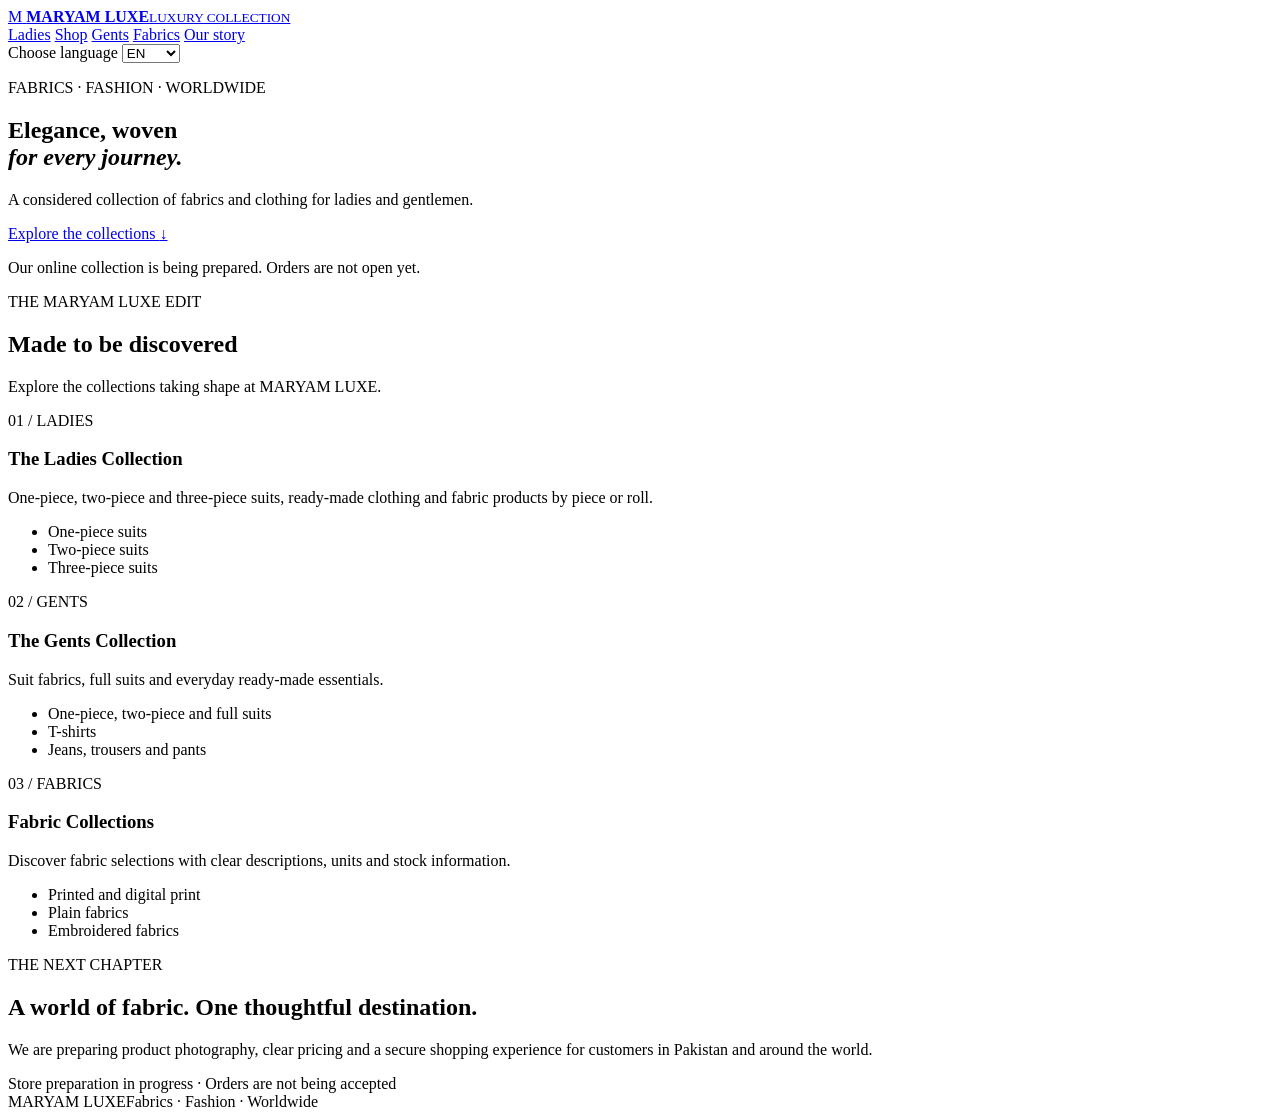
==== index.html @ ea0a1354 "Add MARYAM LUXE public preview website" ====
<!doctype html>
<html lang="en" dir="ltr">
<head>
  <meta charset="utf-8">
  <meta name="viewport" content="width=device-width, initial-scale=1">
  <meta name="theme-color" content="#242321">
  <meta name="description" content="MARYAM LUXE — considered fabrics and clothing for ladies and gentlemen, with worldwide ambitions.">
  <title>MARYAM LUXE | Fabrics · Fashion · Worldwide</title>
  <link rel="preconnect" href="https://fonts.googleapis.com">
  <link rel="stylesheet" href="styles.css">
  <script src="store.js" defer></script>
</head>
<body>
  <header class="site-header">
    <a class="brand" href="#top" aria-label="MARYAM LUXE home">
      <span class="brand-mark">M</span>
      <span class="brand-word"><strong>MARYAM LUXE</strong><small>LUXURY COLLECTION</small></span>
    </a>
    <nav class="main-nav" aria-label="Main navigation">
      <a href="#ladies" data-i18n="navLadies">Ladies</a>
      <a href="shop.html">Shop</a>
      <a href="#gents" data-i18n="navGents">Gents</a>
      <a href="#fabrics" data-i18n="navFabrics">Fabrics</a>
      <a href="#about" data-i18n="navAbout">Our story</a>
    </nav>
    <label class="language-picker">
      <span class="sr-only">Choose language</span>
      <select id="language-select" aria-label="Choose language">
        <option value="en">EN</option><option value="ur">اردو</option><option value="ar">العربية</option>
        <option value="fr">FR</option><option value="de">DE</option><option value="es">ES</option>
      </select>
    </label>
  </header>

  <main id="top">
    <section class="hero">
      <p class="eyebrow" data-i18n="eyebrow">FABRICS · FASHION · WORLDWIDE</p>
      <h1 data-i18n="heroTitle">Elegance, woven<br><em>for every journey.</em></h1>
      <p class="intro" data-i18n="heroIntro">A considered collection of fabrics and clothing for ladies and gentlemen.</p>
      <a class="hero-link" href="#collections" data-i18n="explore">Explore the collections <span aria-hidden="true">↓</span></a>
      <p class="launch-note" data-i18n="launchNote">Our online collection is being prepared. Orders are not open yet.</p>
    </section>

    <section class="collections" id="collections" aria-labelledby="collections-title">
      <div class="section-heading">
        <p class="eyebrow" data-i18n="collectionEyebrow">THE MARYAM LUXE EDIT</p>
        <h2 id="collections-title" data-i18n="collectionTitle">Made to be discovered</h2>
        <p class="section-intro" data-i18n="collectionIntro">Explore the collections taking shape at MARYAM LUXE.</p>
      </div>
      <div class="collection-grid">
        <article class="collection-card" id="ladies">
          <span class="card-index">01 / LADIES</span>
          <h3 data-i18n="ladiesTitle">The Ladies Collection</h3>
          <p data-i18n="ladiesText">One-piece, two-piece and three-piece suits, ready-made clothing and fabric products by piece or roll.</p>
          <ul><li data-i18n="onePiece">One-piece suits</li><li data-i18n="twoPiece">Two-piece suits</li><li data-i18n="threePiece">Three-piece suits</li></ul>
        </article>
        <article class="collection-card" id="gents">
          <span class="card-index">02 / GENTS</span>
          <h3 data-i18n="gentsTitle">The Gents Collection</h3>
          <p data-i18n="gentsText">Suit fabrics, full suits and everyday ready-made essentials.</p>
          <ul><li data-i18n="gentsSuits">One-piece, two-piece and full suits</li><li data-i18n="shirts">T-shirts</li><li data-i18n="denim">Jeans, trousers and pants</li></ul>
        </article>
        <article class="collection-card" id="fabrics">
          <span class="card-index">03 / FABRICS</span>
          <h3 data-i18n="fabricTitle">Fabric Collections</h3>
          <p data-i18n="fabricText">Discover fabric selections with clear descriptions, units and stock information.</p>
          <ul><li data-i18n="printed">Printed and digital print</li><li data-i18n="plain">Plain fabrics</li><li data-i18n="embroidered">Embroidered fabrics</li></ul>
        </article>
      </div>
    </section>

    <section class="coming" id="about">
      <p class="eyebrow" data-i18n="nextChapter">THE NEXT CHAPTER</p>
      <h2 data-i18n="comingTitle">A world of fabric. One thoughtful destination.</h2>
      <p data-i18n="comingText">We are preparing product photography, clear pricing and a secure shopping experience for customers in Pakistan and around the world.</p>
      <div class="status-line"><span class="status-dot"></span><span data-i18n="status">Store preparation in progress · Orders are not being accepted</span></div>
    </section>
  </main>

  <footer><span>MARYAM LUXE</span><span data-i18n="footer">Fabrics · Fashion · Worldwide</span></footer>
</body>
</html>
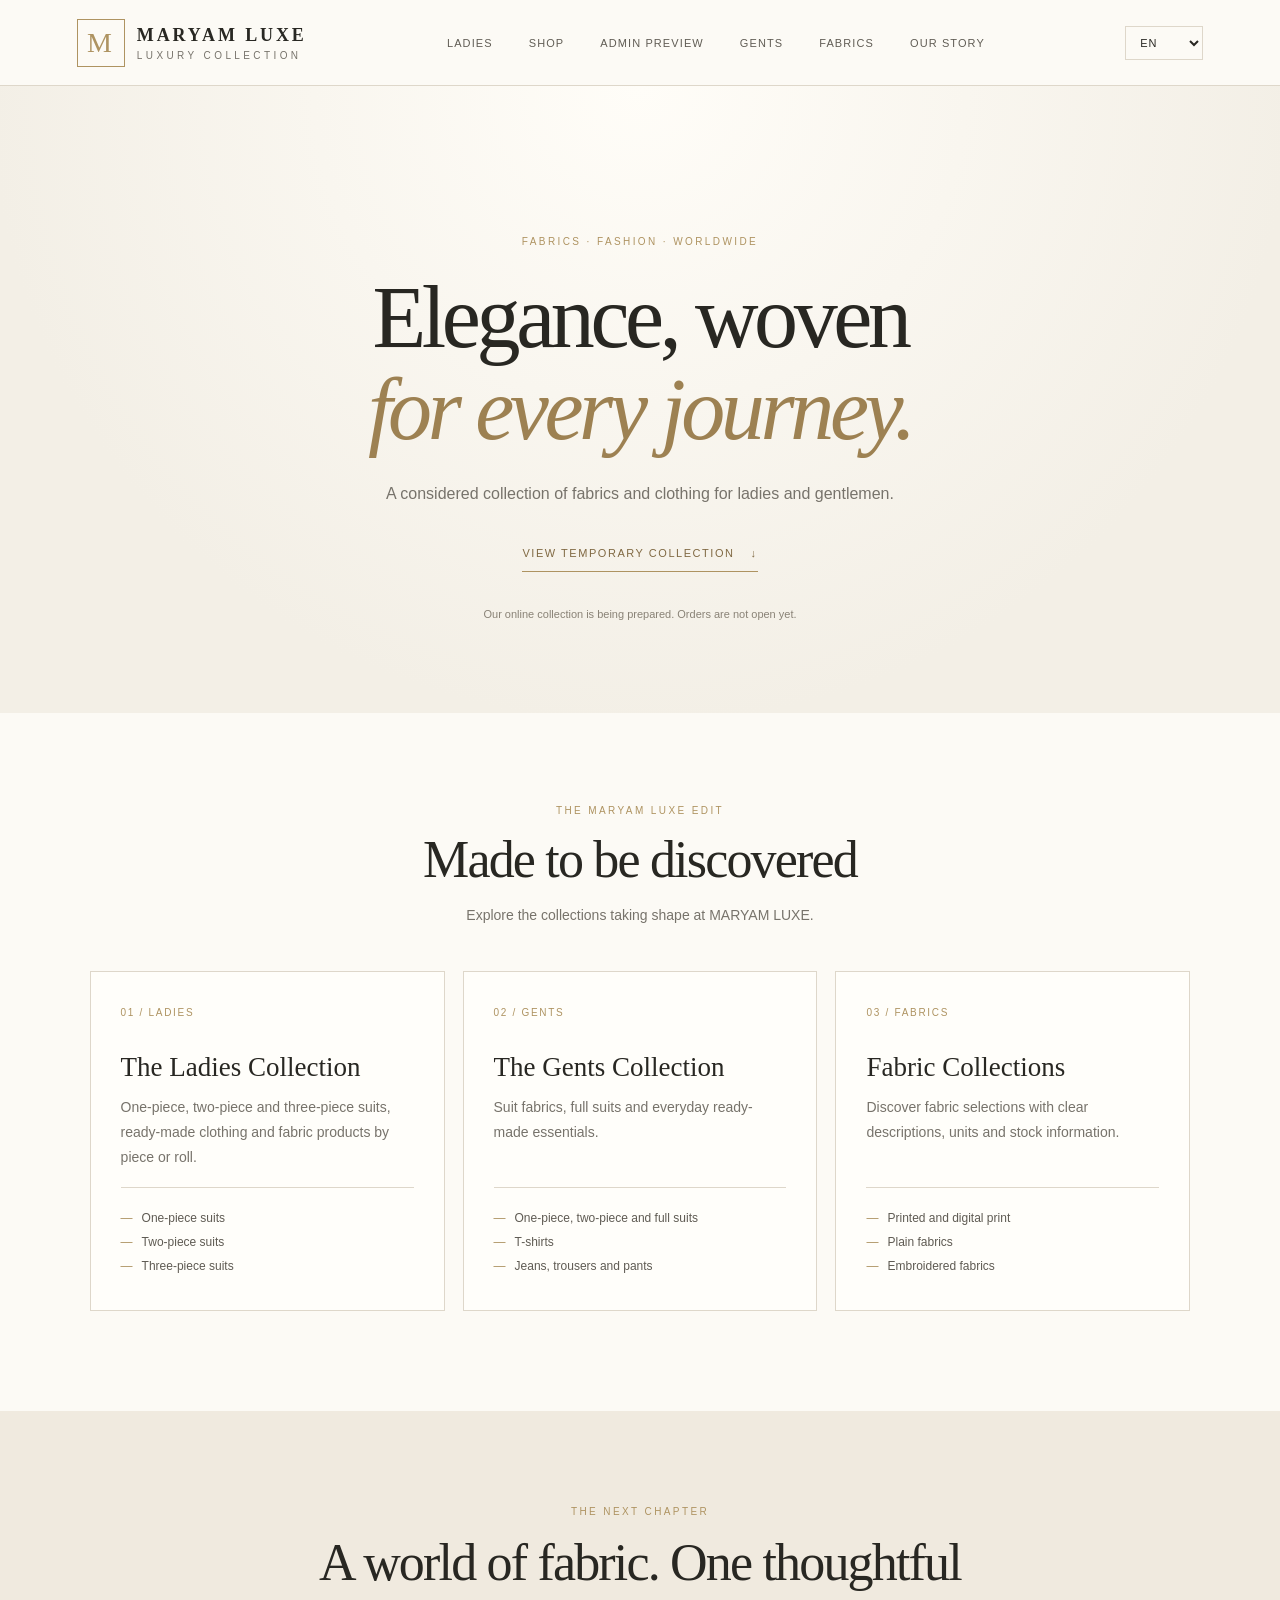
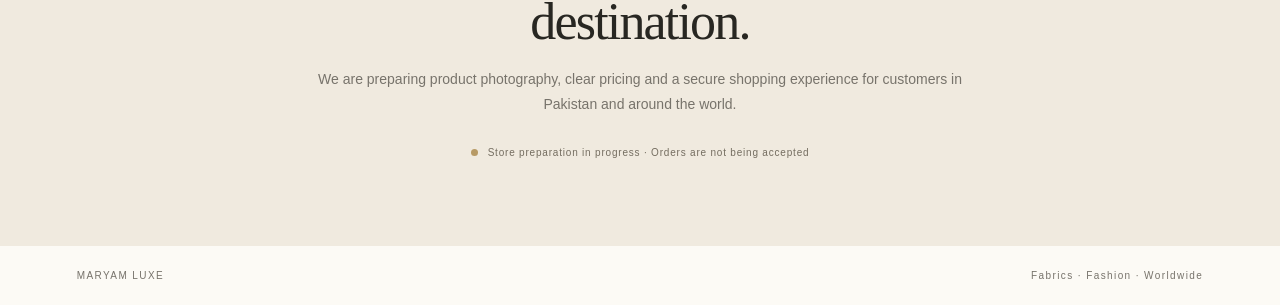
==== commit 27ad4219: "Link temporary collection and admin preview from homepage" ====
--- a/index.html
+++ b/index.html
@@ -18,7 +18,8 @@
     </a>
     <nav class="main-nav" aria-label="Main navigation">
       <a href="#ladies" data-i18n="navLadies">Ladies</a>
-      <a href="shop.html">Shop</a>
+      <a href="shop.html?demo=1">Shop</a>
+      <a href="admin-preview.html">Admin Preview</a>
       <a href="#gents" data-i18n="navGents">Gents</a>
       <a href="#fabrics" data-i18n="navFabrics">Fabrics</a>
       <a href="#about" data-i18n="navAbout">Our story</a>
@@ -37,7 +38,7 @@
       <p class="eyebrow" data-i18n="eyebrow">FABRICS · FASHION · WORLDWIDE</p>
       <h1 data-i18n="heroTitle">Elegance, woven<br><em>for every journey.</em></h1>
       <p class="intro" data-i18n="heroIntro">A considered collection of fabrics and clothing for ladies and gentlemen.</p>
-      <a class="hero-link" href="#collections" data-i18n="explore">Explore the collections <span aria-hidden="true">↓</span></a>
+      <a class="hero-link" href="shop.html?demo=1">View Temporary Collection <span aria-hidden="true">↓</span></a>
       <p class="launch-note" data-i18n="launchNote">Our online collection is being prepared. Orders are not open yet.</p>
     </section>
 
--- a/styles.css
+++ b/styles.css
@@ -0,0 +1,44 @@
+:root{--ivory:#f3efe6;--paper:#fcfaf5;--ink:#282722;--muted:#77736b;--gold:#ae9361;--line:#ded7ca;--serif:Georgia,"Times New Roman",serif;--sans:Arial,Helvetica,sans-serif}
+*{box-sizing:border-box}
+html{scroll-behavior:smooth;background:var(--paper);color:var(--ink);font-family:var(--serif)}
+body{margin:0;min-width:320px}
+a{color:inherit}
+.site-header{min-height:86px;padding:14px clamp(20px,6vw,88px);display:flex;align-items:center;justify-content:space-between;gap:24px;border-bottom:1px solid var(--line);background:rgba(252,250,245,.97);position:sticky;top:0;z-index:5}
+.brand{display:flex;gap:12px;align-items:center;color:inherit;text-decoration:none;letter-spacing:.18em;flex-shrink:0}
+.brand-mark{width:48px;height:48px;border:1px solid var(--gold);display:grid;place-items:center;color:var(--gold);font-size:28px}
+.brand-word strong,.brand-word small{display:block}.brand-word strong{font-size:18px}.brand-word small{font:10px var(--sans);letter-spacing:.34em;margin-top:4px;color:var(--muted)}
+.main-nav{display:flex;align-items:center;gap:clamp(14px,3vw,36px)}
+.main-nav a{text-decoration:none;font:11px var(--sans);letter-spacing:.1em;text-transform:uppercase;color:#615d55}
+.main-nav a:hover{color:var(--gold)}
+.language-picker select{border:1px solid var(--line);background:transparent;color:var(--ink);padding:9px 10px;font:11px var(--sans);letter-spacing:.08em;border-radius:0}
+.hero{min-height:570px;padding:clamp(80px,12vw,140px) 24px 90px;text-align:center;background:radial-gradient(ellipse at 50% 0%,#fffdf8 0%,var(--ivory) 72%)}
+.eyebrow{font:10px var(--sans);letter-spacing:.24em;color:var(--gold);text-transform:uppercase}
+.hero h1{font-size:clamp(45px,8vw,88px);line-height:1.04;font-weight:400;letter-spacing:-.05em;margin:25px auto;max-width:900px}
+.hero h1 em{color:#9d8152;font-weight:400}
+.intro{font:16px/1.8 var(--sans);color:var(--muted);max-width:560px;margin:0 auto 26px}
+.hero-link{display:inline-flex;gap:16px;align-items:center;text-decoration:none;border-bottom:1px solid var(--gold);padding:12px 0;font:11px var(--sans);letter-spacing:.14em;text-transform:uppercase;color:#806943}
+.launch-note{font:11px/1.6 var(--sans);color:#898276;margin:34px auto 0}
+.collections{padding:82px clamp(20px,7vw,100px) 100px;background:var(--paper)}
+.section-heading{text-align:center;margin:0 auto 42px;max-width:640px}
+.section-heading h2,.coming h2{font-size:clamp(34px,5vw,52px);font-weight:400;letter-spacing:-.035em;margin:14px 0}
+.section-intro,.collection-card p,.coming>p:not(.eyebrow){font:14px/1.8 var(--sans);color:var(--muted)}
+.collection-grid{display:grid;grid-template-columns:repeat(3,minmax(0,1fr));gap:18px;max-width:1160px;margin:auto}
+.collection-card{border:1px solid var(--line);padding:30px;background:#fffefa;min-height:340px;scroll-margin-top:110px}
+.card-index{font:10px var(--sans);letter-spacing:.17em;color:var(--gold)}
+.collection-card h3{font-size:27px;line-height:1.15;font-weight:400;margin:32px 0 12px}
+.collection-card p{min-height:76px;margin:0}
+.collection-card ul{list-style:none;padding:18px 0 0;margin:16px 0 0;border-top:1px solid var(--line)}
+.collection-card li{font:12px/2 var(--sans);color:#5f5b53}
+.collection-card li:before{content:"—";color:var(--gold);margin-inline-end:9px}
+.coming{padding:85px 24px;text-align:center;background:#f0eadf}
+.coming h2{max-width:760px;margin:16px auto}
+.coming>p:not(.eyebrow){max-width:650px;margin:0 auto}
+.status-line{display:inline-flex;align-items:center;gap:10px;margin-top:28px;font:10px/1.6 var(--sans);letter-spacing:.08em;color:#746d60}
+.status-dot{width:7px;height:7px;border-radius:50%;background:#b79a65}
+footer{padding:24px clamp(20px,6vw,88px);display:flex;justify-content:space-between;gap:12px;font:10px var(--sans);letter-spacing:.14em;color:var(--muted);background:var(--paper)}
+.sr-only{position:absolute;width:1px;height:1px;padding:0;margin:-1px;overflow:hidden;clip:rect(0,0,0,0);white-space:nowrap;border:0}
+[dir=rtl] body,[dir=rtl] .collection-card{text-align:right}
+[dir=rtl] .main-nav a,[dir=rtl] .eyebrow{letter-spacing:0}
+[dir=rtl] .collection-card li:before{content:"—"}
+@media(max-width:760px){.site-header{min-height:72px;padding:10px 16px;gap:10px;flex-wrap:wrap}.brand-mark{width:40px;height:40px;font-size:23px}.brand-word strong{font-size:15px}.brand-word small{font-size:8px}.main-nav{order:3;width:100%;justify-content:center;gap:0;border-top:1px solid var(--line);padding-top:11px}.main-nav a{font-size:9px;flex:1;text-align:center}.language-picker{margin-inline-start:auto}.hero{min-height:480px;padding:88px 22px 70px}.hero h1{font-size:clamp(44px,12vw,64px)}.intro{font-size:14px}.collections{padding:62px 18px 70px}.collection-grid{grid-template-columns:1fr;gap:12px}.collection-card{min-height:0;padding:25px}.collection-card h3{margin:22px 0 10px}.collection-card p{min-height:0}.collection-card ul{padding-top:12px}.coming{padding:68px 22px}footer{flex-direction:column;text-align:center}}
+@media(prefers-reduced-motion:reduce){html{scroll-behavior:auto}}
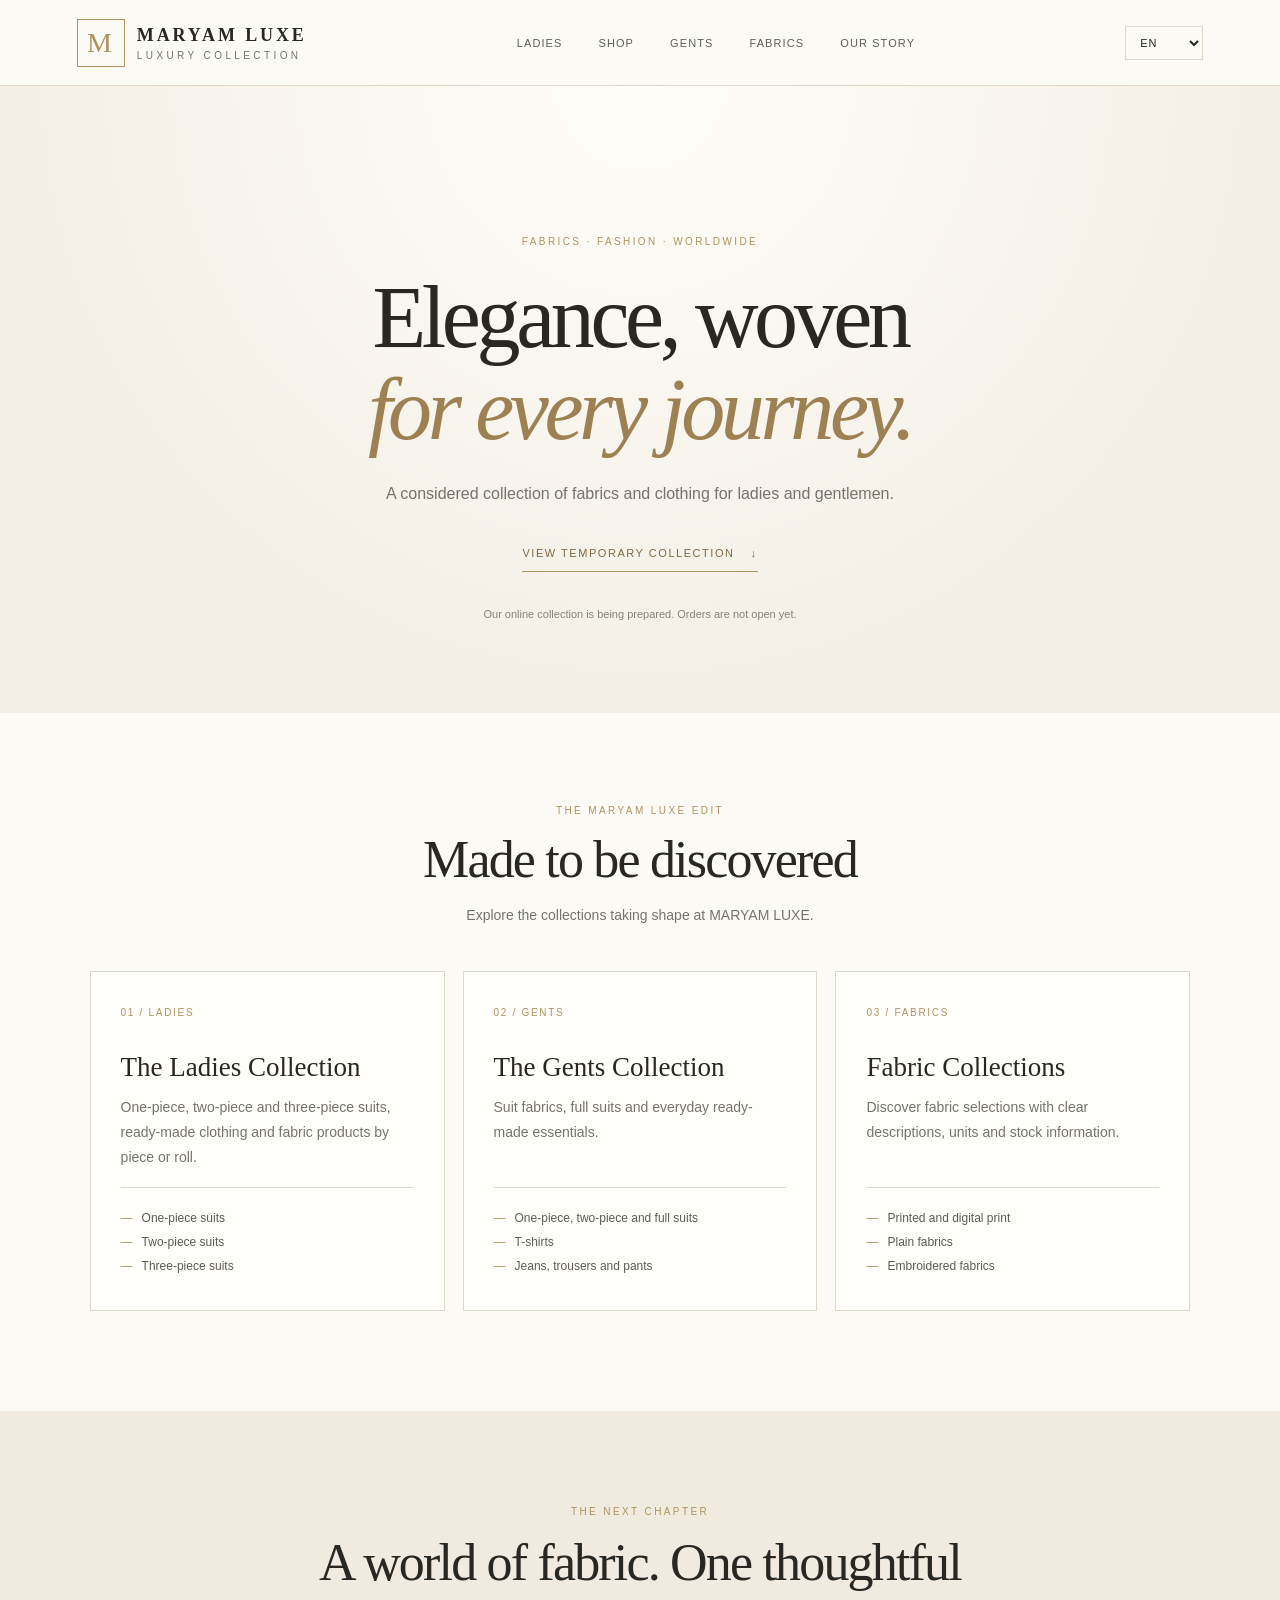
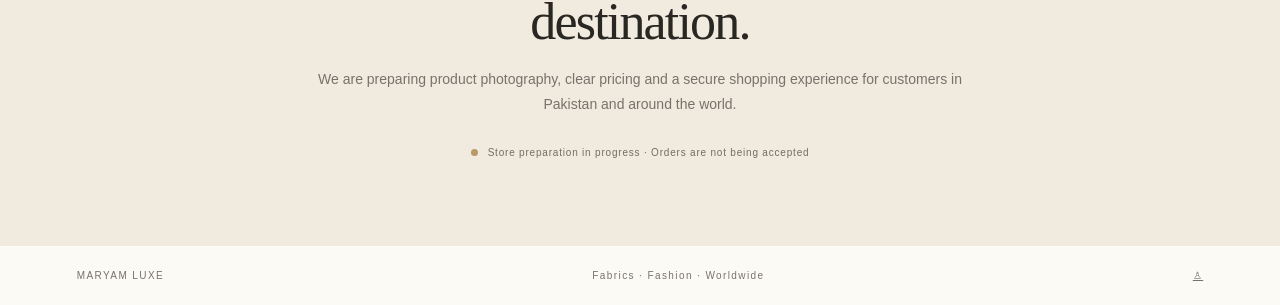
==== commit c3079c72: "Hide admin preview entry from public navigation" ====
--- a/index.html
+++ b/index.html
@@ -19,7 +19,6 @@
     <nav class="main-nav" aria-label="Main navigation">
       <a href="#ladies" data-i18n="navLadies">Ladies</a>
       <a href="shop.html?demo=1">Shop</a>
-      <a href="admin-preview.html">Admin Preview</a>
       <a href="#gents" data-i18n="navGents">Gents</a>
       <a href="#fabrics" data-i18n="navFabrics">Fabrics</a>
       <a href="#about" data-i18n="navAbout">Our story</a>
@@ -78,6 +77,6 @@
     </section>
   </main>
 
-  <footer><span>MARYAM LUXE</span><span data-i18n="footer">Fabrics · Fashion · Worldwide</span></footer>
+  <footer><span>MARYAM LUXE</span><span data-i18n="footer">Fabrics · Fashion · Worldwide</span><a class="owner-entry" href="admin-preview.html" aria-label="Owner preview"><span aria-hidden="true">♙</span></a></footer>
 </body>
 </html>
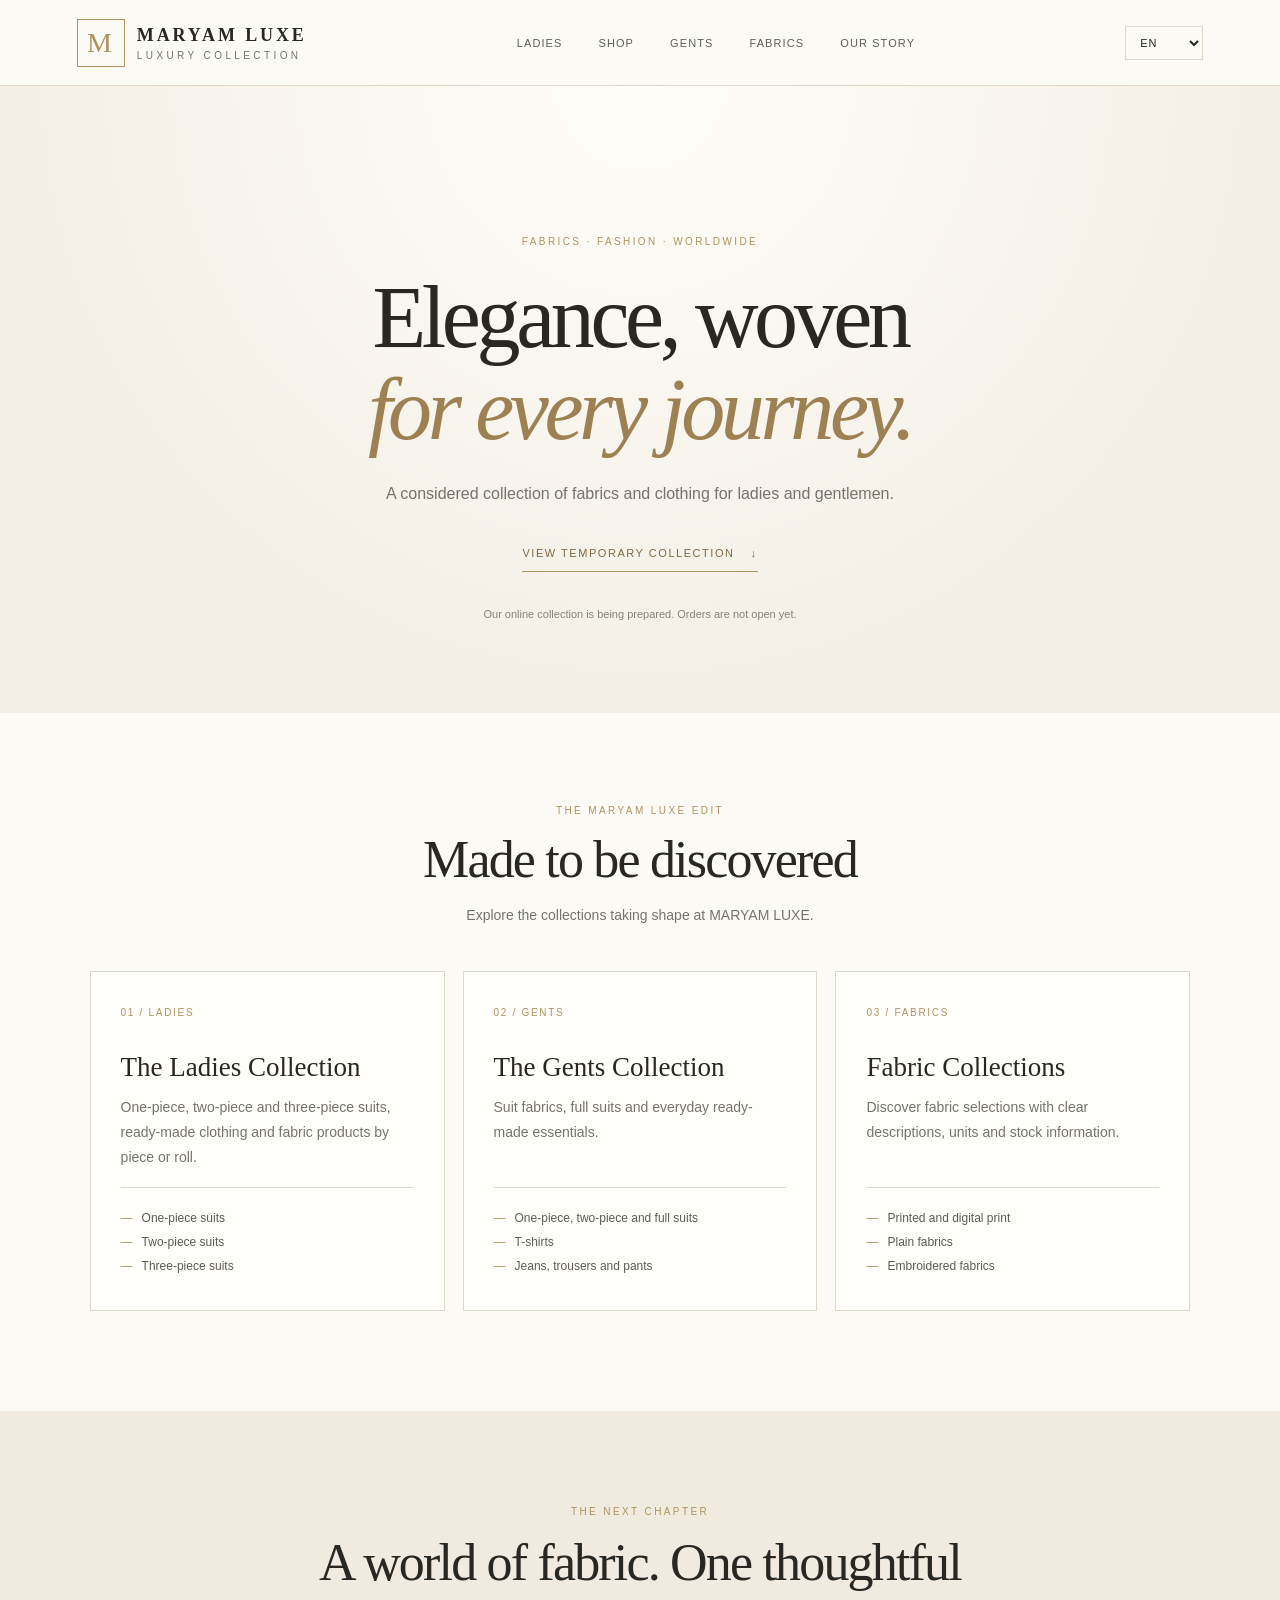
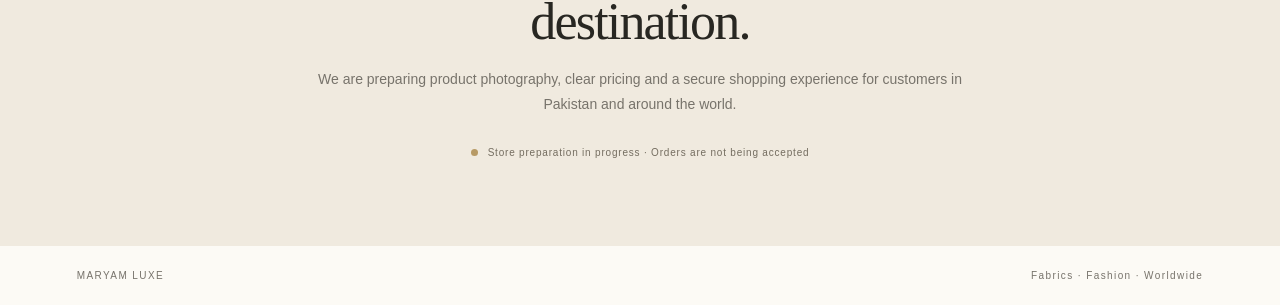
==== commit f0eaa11e: "Restrict five-tap owner shortcut to M mark only" ====
--- a/index.html
+++ b/index.html
@@ -13,7 +13,7 @@
 <body>
   <header class="site-header">
     <a class="brand" href="#top" aria-label="MARYAM LUXE home">
-      <span class="brand-mark">M</span>
+      <span class="brand-mark" id="owner-gate" role="button" tabindex="0" aria-label="Open owner preview">M</span>
       <span class="brand-word"><strong>MARYAM LUXE</strong><small>LUXURY COLLECTION</small></span>
     </a>
     <nav class="main-nav" aria-label="Main navigation">
@@ -77,6 +77,10 @@
     </section>
   </main>
 
-  <footer><span>MARYAM LUXE</span><span data-i18n="footer">Fabrics · Fashion · Worldwide</span><a class="owner-entry" href="admin-preview.html" aria-label="Owner preview"><span aria-hidden="true">♙</span></a></footer>
+  <footer><span>MARYAM LUXE</span><span data-i18n="footer">Fabrics · Fashion · Worldwide</span></footer>
+
+<script>
+(()=>{const mark=document.getElementById("owner-gate");if(!mark)return;let taps=0,timer;const tap=e=>{e.preventDefault();e.stopPropagation();taps++;clearTimeout(timer);if(taps>=5){taps=0;location.href="admin-preview.html";return;}timer=setTimeout(()=>{taps=0;},4000);};mark.addEventListener("click",tap);mark.addEventListener("keydown",e=>{if(e.key==="Enter"||e.key===" "){tap(e);}});})(); 
+</script>
 </body>
 </html>
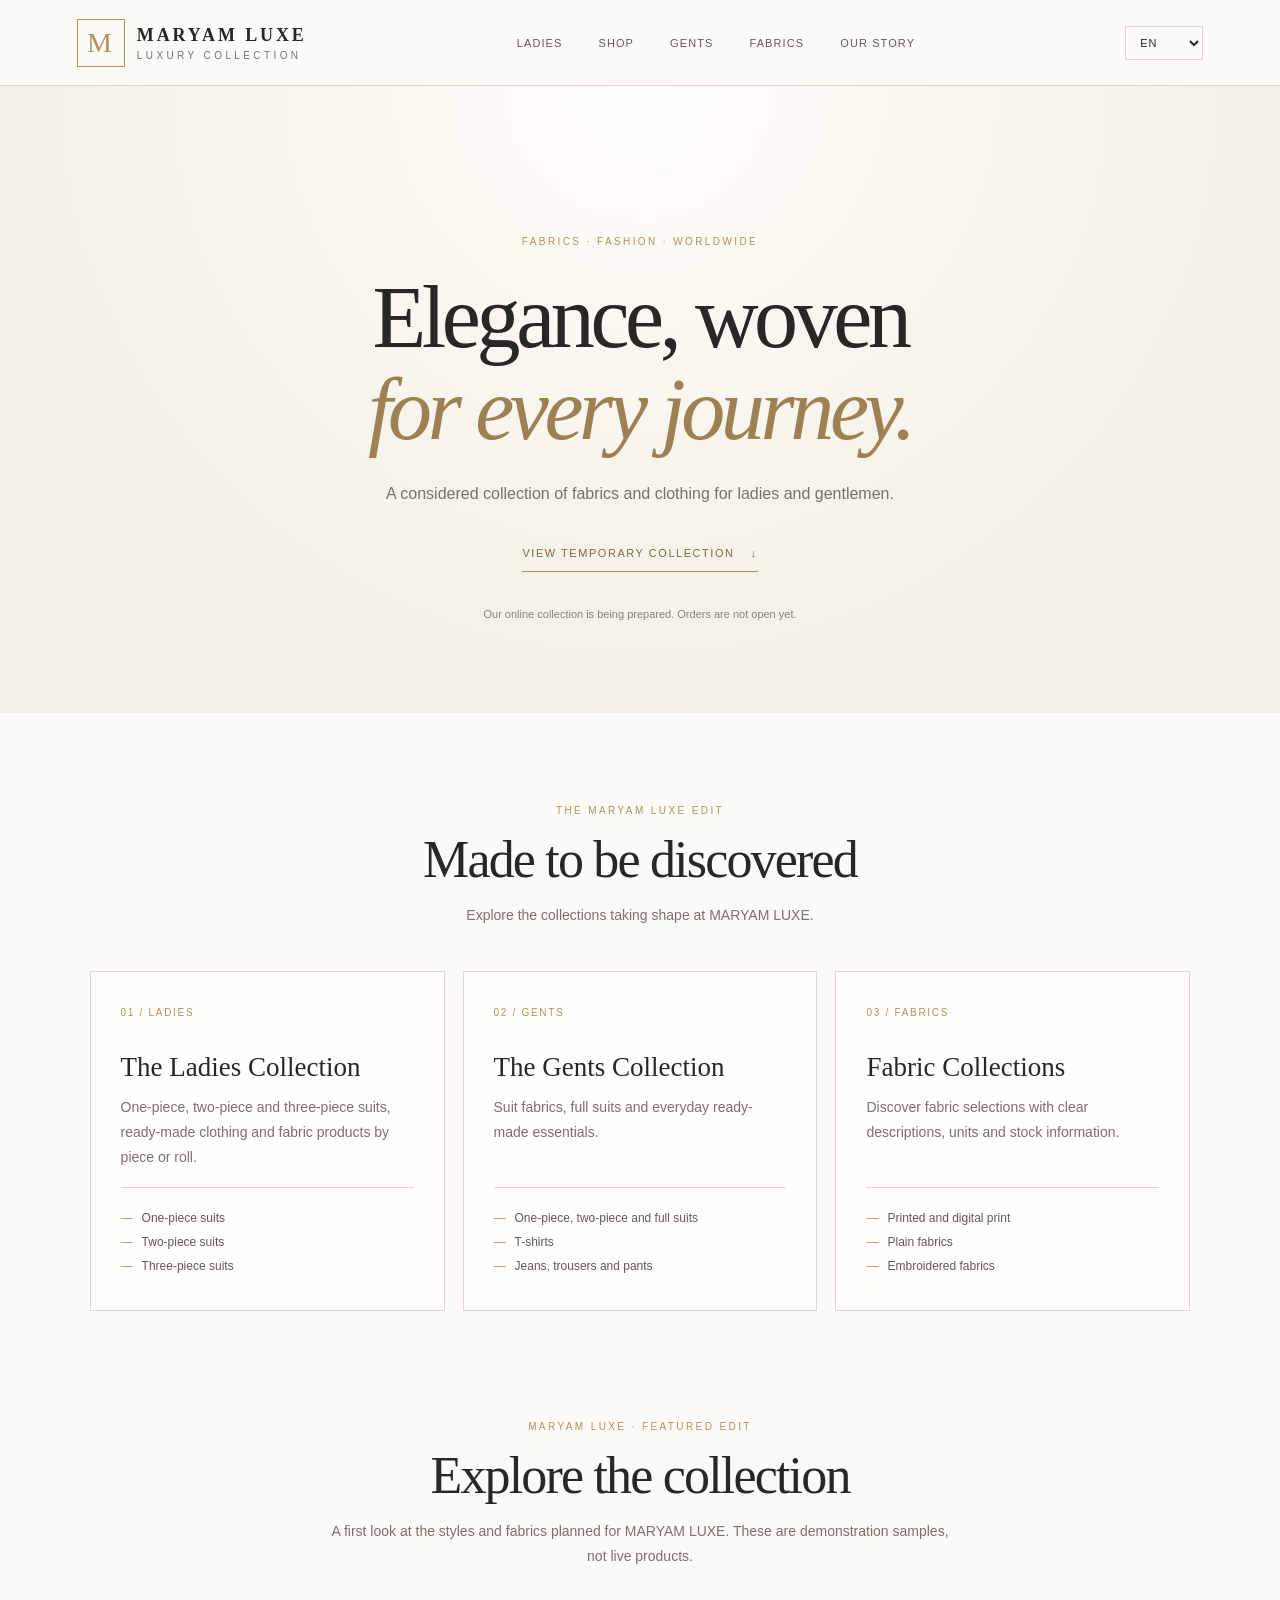
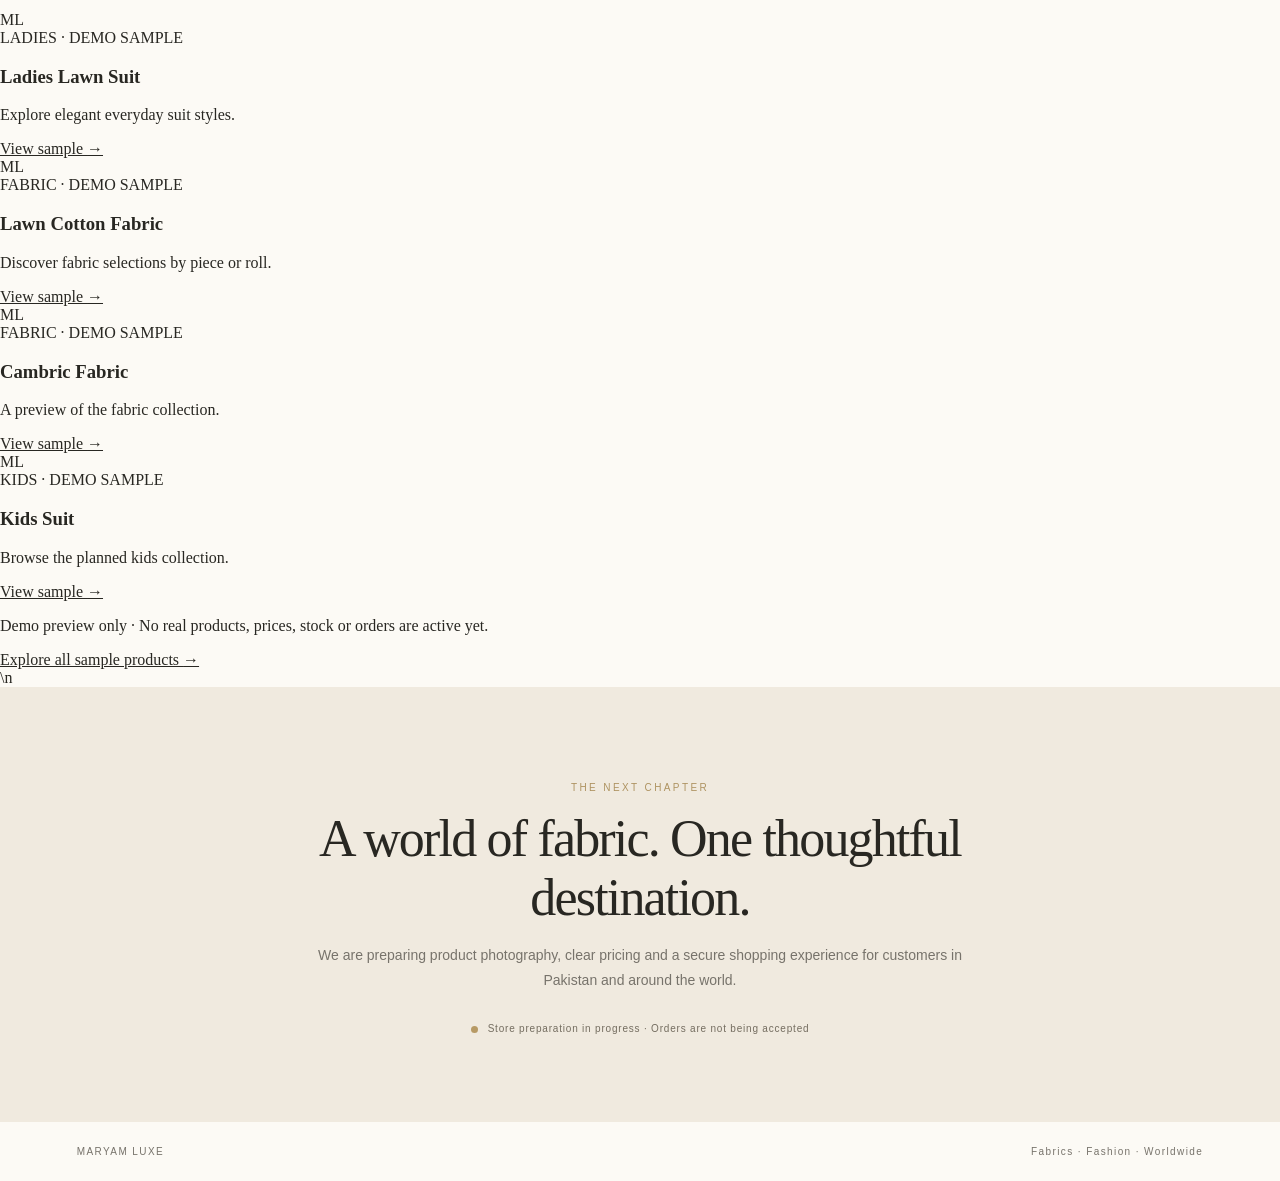
==== commit f8b9d14b: "Show featured collection products on homepage" ====
--- a/index.html
+++ b/index.html
@@ -18,7 +18,7 @@
     </a>
     <nav class="main-nav" aria-label="Main navigation">
       <a href="#ladies" data-i18n="navLadies">Ladies</a>
-      <a href="shop.html?demo=1">Shop</a>
+      <a href="shop.html">Shop</a>
       <a href="#gents" data-i18n="navGents">Gents</a>
       <a href="#fabrics" data-i18n="navFabrics">Fabrics</a>
       <a href="#about" data-i18n="navAbout">Our story</a>
@@ -69,7 +69,23 @@
       </div>
     </section>
 
-    <section class="coming" id="about">
+
+    <section class="featured-products" id="featured" aria-labelledby="featured-title">
+      <div class="section-heading">
+        <p class="eyebrow">MARYAM LUXE · FEATURED EDIT</p>
+        <h2 id="featured-title">Explore the collection</h2>
+        <p class="section-intro">A first look at the styles and fabrics planned for MARYAM LUXE. These are demonstration samples, not live products.</p>
+      </div>
+      <div class="featured-grid">
+        <article class="featured-card"><div class="featured-visual visual-lawn"><span>ML</span></div><div class="featured-copy"><span class="featured-type">LADIES · DEMO SAMPLE</span><h3>Ladies Lawn Suit</h3><p>Explore elegant everyday suit styles.</p><a href="shop.html#products">View sample <span aria-hidden="true">→</span></a></div></article>
+        <article class="featured-card"><div class="featured-visual visual-cotton"><span>ML</span></div><div class="featured-copy"><span class="featured-type">FABRIC · DEMO SAMPLE</span><h3>Lawn Cotton Fabric</h3><p>Discover fabric selections by piece or roll.</p><a href="shop.html#products">View sample <span aria-hidden="true">→</span></a></div></article>
+        <article class="featured-card"><div class="featured-visual visual-cambric"><span>ML</span></div><div class="featured-copy"><span class="featured-type">FABRIC · DEMO SAMPLE</span><h3>Cambric Fabric</h3><p>A preview of the fabric collection.</p><a href="shop.html#products">View sample <span aria-hidden="true">→</span></a></div></article>
+        <article class="featured-card"><div class="featured-visual visual-kids"><span>ML</span></div><div class="featured-copy"><span class="featured-type">KIDS · DEMO SAMPLE</span><h3>Kids Suit</h3><p>Browse the planned kids collection.</p><a href="shop.html#products">View sample <span aria-hidden="true">→</span></a></div></article>
+      </div>
+      <p class="featured-footnote">Demo preview only · No real products, prices, stock or orders are active yet.</p>
+      <a class="featured-all" href="shop.html#products">Explore all sample products <span aria-hidden="true">→</span></a>
+    </section>
+\n    <section class="coming" id="about">
       <p class="eyebrow" data-i18n="nextChapter">THE NEXT CHAPTER</p>
       <h2 data-i18n="comingTitle">A world of fabric. One thoughtful destination.</h2>
       <p data-i18n="comingText">We are preparing product photography, clear pricing and a secure shopping experience for customers in Pakistan and around the world.</p>
